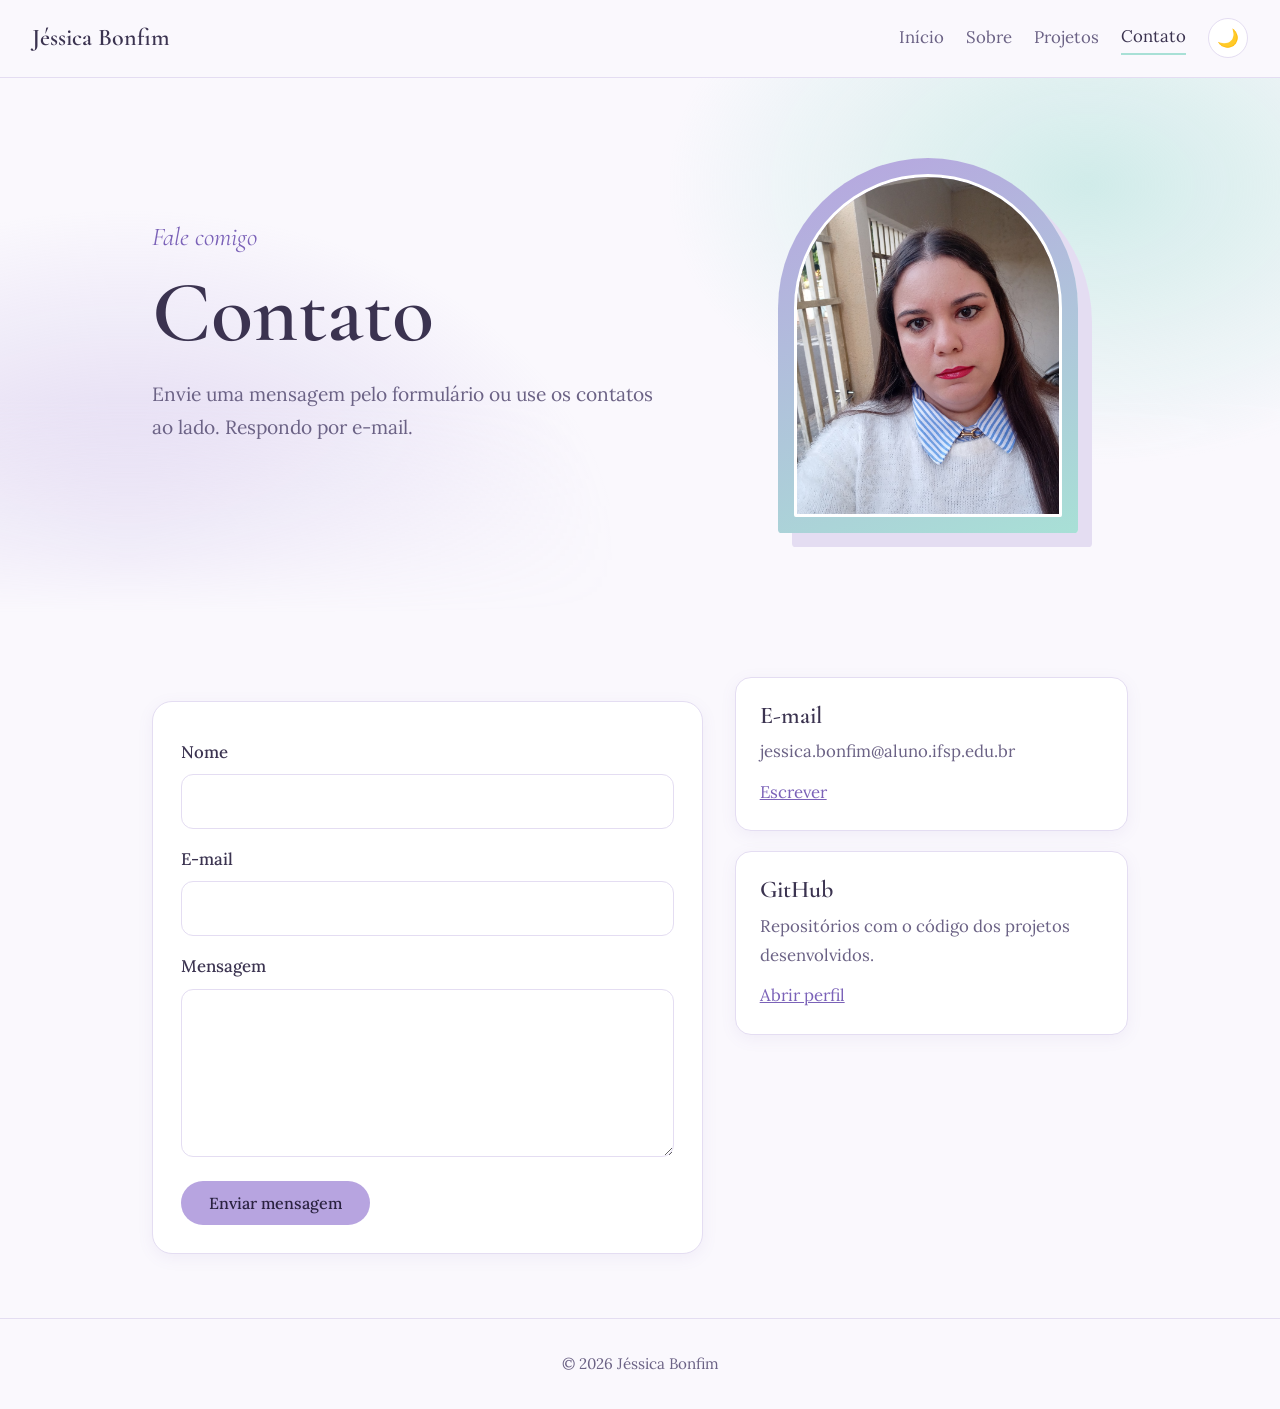
==== contato.html @ 93c85174 "Primeira versão do portfólio" ====
﻿<!DOCTYPE html>
<html lang="pt-BR">
<head>
  <meta charset="utf-8">
  <meta name="viewport" content="width=device-width, initial-scale=1">
  <title>Contato | Jéssica Bonfim</title>
  <link href="https://fonts.googleapis.com/css2?family=Cormorant+Garamond:ital,wght@0,500;0,600;1,500&family=Lora:wght@400;500&display=swap" rel="stylesheet">
  <link rel="stylesheet" href="style.css">
</head>
<body>
  <header>
    <a class="logo" href="index.html">Jéssica Bonfim</a>
    <nav>
      <a href="index.html">Início</a>
      <a href="sobre.html">Sobre</a>
      <a href="projetos.html">Projetos</a>
      <a href="contato.html" aria-current="page">Contato</a>
      <button id="tema" type="button" aria-label="Alternar tema claro e escuro">🌙</button>
    </nav>
  </header>

  <main>
    <section class="topo">
      <div class="topo-int">
        <div class="topo-texto">
          <p class="saudacao">Fale comigo</p>
          <h1>Contato</h1>
          <p class="resumo">Envie uma mensagem pelo formulário ou use os contatos ao lado. Respondo por e-mail.</p>
        </div>
        <div class="moldura">
          <img src="img/foto-web.jpg" alt="Foto de Jéssica Bonfim" onerror="this.style.display='none'">
        </div>
      </div>
    </section>

    <section class="bloco">
      <div class="contato-grid">
        <form action="https://formspree.io/f/abcdwxyz" method="POST">
          <label for="nome">Nome</label>
          <input id="nome" name="nome" required>

          <label for="email">E-mail</label>
          <input id="email" name="email" type="email" required>

          <label for="msg">Mensagem</label>
          <textarea id="msg" name="mensagem" rows="5" required></textarea>

          <button class="botao" type="submit">Enviar mensagem</button>
        </form>

        <div class="lateral">
          <article class="card">
            <h3>E-mail</h3>
            <p>jessica.bonfim@aluno.ifsp.edu.br</p>
            <a href="mailto:jessica.bonfim@aluno.ifsp.edu.br">Escrever</a>
          </article>
          <article class="card">
            <h3>GitHub</h3>
            <p>Repositórios com o código dos projetos desenvolvidos.</p>
            <a href="https://github.com/JessiBonfimm">Abrir perfil</a>
          </article>
        </div>
      </div>
    </section>
  </main>

  <footer>© 2026 Jéssica Bonfim</footer>
  <script src="script.js"></script>
</body>
</html>
---- style.css ----
﻿:root {
  --fundo: #FAF8FD;
  --texto: #3B3350;
  --suave: #6B6285;
  --lilas: #B7A4E0;
  --lilas-escuro: #7B62B8;
  --agua: #A8E0D6;
  --card: #FFFFFF;
  --borda: #E4DDF2;
}

[data-tema="escuro"] {
  --fundo: #1D1A2B;
  --texto: #ECE8F7;
  --suave: #B3ABCB;
  --lilas: #A18BD6;
  --lilas-escuro: #C9B8F0;
  --agua: #5FB8AA;
  --card: #27233A;
  --borda: #3A3454;
}

* { box-sizing: border-box; }

body {
  margin: 0;
  background: var(--fundo);
  color: var(--texto);
  font-family: "Lora", Georgia, serif;
  font-size: 1.05rem;
  line-height: 1.7;
}

h1, h2, h3 {
  font-family: "Cormorant Garamond", Georgia, serif;
  font-weight: 600;
  line-height: 1.15;
}
h1 { font-size: clamp(2.4rem, 7vw, 4rem); margin: 0 0 16px; }
h2 { font-size: 1.6rem; margin: 24px 0 10px; }

a { color: var(--lilas-escuro); }
:focus-visible { outline: 3px solid var(--agua); outline-offset: 3px; }

/* Cabeçalho e menu */
header {
  display: flex;
  justify-content: space-between;
  align-items: center;
  flex-wrap: wrap;
  gap: 12px;
  padding: 18px 32px;
  border-bottom: 1px solid var(--borda);
}
.logo {
  font-family: "Cormorant Garamond", Georgia, serif;
  font-size: 1.5rem;
  font-weight: 600;
  text-decoration: none;
  color: var(--texto);
}
nav { display: flex; align-items: center; gap: 22px; flex-wrap: wrap; }
nav a { text-decoration: none; color: var(--suave); padding-bottom: 2px; }
nav a:hover { color: var(--texto); }
nav a[aria-current="page"] { color: var(--texto); border-bottom: 2px solid var(--agua); }
#tema {
  background: var(--card);
  border: 1px solid var(--borda);
  border-radius: 50%;
  width: 40px;
  height: 40px;
  font-size: 1.1rem;
  cursor: pointer;
}

/* Páginas */
.hero, .pagina { max-width: 960px; margin: 0 auto; padding: 72px 32px; }
.hero p { max-width: 34em; color: var(--suave); font-size: 1.2rem; margin: 0 0 32px; }
.estreita { max-width: 640px; }

.botao {
  display: inline-block;
  padding: 12px 28px;
  border: none;
  border-radius: 999px;
  background: var(--lilas);
  color: #2A2240;
  font: 500 1rem "Lora", Georgia, serif;
  text-decoration: none;
  cursor: pointer;
}
.botao:hover { background: var(--agua); }

/* Sobre */
.sobre { display: grid; grid-template-columns: 240px 1fr; gap: 48px; align-items: start; }
.foto {
  width: 240px;
  height: 240px;
  object-fit: cover;
  border-radius: 50%;
  border: 4px solid var(--lilas);
}
.tags { display: flex; flex-wrap: wrap; gap: 8px; padding: 0; list-style: none; }
.tags li {
  padding: 4px 14px;
  border: 1px solid var(--borda);
  border-radius: 999px;
  background: var(--card);
  font-size: .95rem;
}

/* Projetos */
.projetos {
  display: grid;
  grid-template-columns: repeat(auto-fit, minmax(280px, 1fr));
  gap: 24px;
  margin-top: 24px;
}
.card {
  background: var(--card);
  border: 1px solid var(--borda);
  border-radius: 16px;
  padding: 24px;
  box-shadow: 0 4px 16px rgba(123, 98, 184, .08);
}
.card h2 { margin-top: 0; }

/* Formulário */
form { display: grid; gap: 8px; margin-top: 24px; }
label { font-weight: 500; margin-top: 8px; }
input, textarea {
  width: 100%;
  padding: 12px;
  border: 1px solid var(--borda);
  border-radius: 12px;
  background: var(--card);
  color: var(--texto);
  font: inherit;
}
form .botao { margin-top: 16px; justify-self: start; }

/* Rodapé */
footer {
  text-align: center;
  padding: 32px;
  border-top: 1px solid var(--borda);
  color: var(--suave);
  font-size: .95rem;
}

/* Celular */
@media (max-width: 700px) {
  header { padding: 16px 20px; }
  .hero, .pagina { padding: 48px 20px; }
  .sobre { grid-template-columns: 1fr; gap: 28px; }
}

/* ===== Página inicial ===== */
:root {
  --brilho-1: rgba(183, 164, 224, .45);
  --brilho-2: rgba(168, 224, 214, .5);
}
[data-tema="escuro"] {
  --brilho-1: rgba(161, 139, 214, .22);
  --brilho-2: rgba(95, 184, 170, .18);
}

.topo {
  background:
    radial-gradient(600px 400px at 85% 20%, var(--brilho-2), transparent 70%),
    radial-gradient(700px 500px at 10% 90%, var(--brilho-1), transparent 70%);
}
.topo-int {
  max-width: 1040px;
  margin: 0 auto;
  padding: 80px 32px;
  display: grid;
  grid-template-columns: 1.3fr 1fr;
  gap: 56px;
  align-items: center;
  animation: entrada .9s ease both;
}
.saudacao {
  font-family: "Cormorant Garamond", Georgia, serif;
  font-style: italic;
  font-size: 1.6rem;
  color: var(--lilas-escuro);
  margin: 0 0 4px;
}
.topo h1 { font-size: clamp(3rem, 8vw, 5.4rem); }
.resumo { max-width: 32em; color: var(--suave); font-size: 1.2rem; margin: 0 0 32px; }
.botoes { display: flex; flex-wrap: wrap; gap: 14px; }
.botao.contorno {
  background: transparent;
  border: 2px solid var(--lilas);
  color: var(--texto);
  padding: 10px 26px;
}
.botao.contorno:hover { background: var(--agua); border-color: var(--agua); color: #2A2240; }

/* Moldura da foto: arco delicado */
.moldura {
  position: relative;
  width: 100%;
  max-width: 340px;
  aspect-ratio: 4 / 5;
  justify-self: center;
  border-radius: 999px 999px 24px 24px;
  background: linear-gradient(160deg, var(--lilas), var(--agua));
  box-shadow: 14px 14px 0 var(--borda);
  overflow: hidden;
}
.moldura img { width: 100%; height: 100%; object-fit: cover; display: block; }

/* Seções */
.bloco { max-width: 1040px; margin: 0 auto; padding: 64px 32px; }
.bloco h2 { margin-top: 0; font-size: clamp(1.9rem, 4vw, 2.6rem); }
.tres { display: grid; grid-template-columns: repeat(auto-fit, minmax(240px, 1fr)); gap: 24px; }
.dois { display: grid; grid-template-columns: repeat(auto-fit, minmax(300px, 1fr)); gap: 24px; }
.card h3 { font-size: 1.5rem; margin: 0 0 8px; }
.card p { margin: 0 0 12px; color: var(--suave); }
.chamada {
  text-align: center;
  margin-bottom: 48px;
  border: 1px solid var(--borda);
  border-radius: 28px;
  background: var(--card);
}
.chamada p { color: var(--suave); margin: 0 auto 24px; max-width: 30em; }

@keyframes entrada {
  from { opacity: 0; transform: translateY(14px); }
  to { opacity: 1; transform: none; }
}
@media (prefers-reduced-motion: reduce) { .topo-int { animation: none; } }

@media (max-width: 760px) {
  .topo-int { grid-template-columns: 1fr; padding: 48px 20px; gap: 36px; }
  .moldura { max-width: 260px; order: -1; }
  .bloco { padding: 48px 20px; }
  .chamada { margin: 0 20px 40px; }
}

/* ===== Paginas internas no estilo do inicio ===== */
.topo-int.simples { grid-template-columns: 1fr; padding: 64px 32px 48px; }
.topo-int.simples .resumo { margin-bottom: 0; }
.bloco .player { margin-bottom: 24px; }
.bloco form {
  background: var(--card);
  border: 1px solid var(--borda);
  border-radius: 20px;
  padding: 28px;
  box-shadow: 0 4px 16px rgba(123, 98, 184, .08);
}
.contato-grid { display: grid; grid-template-columns: 1.4fr 1fr; gap: 32px; align-items: start; }
.lateral { display: grid; gap: 20px; }
@media (max-width: 760px) {
  .topo-int.simples { padding: 40px 20px 32px; }
  .contato-grid { grid-template-columns: 1fr; }
}

/* ===== Players bonitos ===== */
.player {
  background: var(--card);
  border: 1px solid var(--borda);
  border-top: 4px solid var(--lilas);
  border-radius: 20px;
  padding: 24px;
  margin-bottom: 28px;
  box-shadow: 0 4px 16px rgba(123, 98, 184, .08);
}
.player video {
  display: block;
  width: 100%;
  aspect-ratio: 16 / 9;
  border-radius: 14px;
  margin-bottom: 20px;
  background: linear-gradient(160deg, var(--lilas), var(--agua));
  object-fit: cover;
}
.player audio { display: none; }

.player .controles {
  display: flex;
  flex-wrap: wrap;
  align-items: center;
  gap: 12px;
}
.player .controles button {
  appearance: none;
  padding: 10px 18px;
  border: 1px solid var(--borda);
  border-radius: 999px;
  background: var(--fundo);
  color: var(--texto);
  font: 500 .95rem "Lora", Georgia, serif;
  cursor: pointer;
  transition: background .2s ease, transform .2s ease;
}
.player .controles button:hover { background: var(--agua); color: #2A2240; transform: translateY(-1px); }
.player .controles button[data-acao="tocar"] {
  background: var(--lilas);
  border-color: var(--lilas);
  color: #2A2240;
  padding: 10px 24px;
}
.player .controles button[data-acao="tocar"]:hover { background: var(--lilas-escuro); border-color: var(--lilas-escuro); color: #fff; }

.player .controles label {
  display: flex;
  align-items: center;
  gap: 10px;
  margin: 0 0 0 auto;
  color: var(--suave);
  font-weight: 500;
}

/* Barra de volume */
.player input[type="range"] {
  -webkit-appearance: none;
  appearance: none;
  width: 150px;
  height: 6px;
  padding: 0;
  border: none;
  border-radius: 999px;
  background: var(--borda);
  accent-color: var(--lilas-escuro);
}
.player input[type="range"]::-webkit-slider-runnable-track { height: 6px; border-radius: 999px; background: var(--borda); }
.player input[type="range"]::-webkit-slider-thumb {
  -webkit-appearance: none;
  width: 18px;
  height: 18px;
  margin-top: -6px;
  border: 3px solid var(--card);
  border-radius: 50%;
  background: var(--lilas-escuro);
  box-shadow: 0 1px 4px rgba(0,0,0,.25);
}
.player input[type="range"]::-moz-range-track { height: 6px; border-radius: 999px; background: var(--borda); }
.player input[type="range"]::-moz-range-thumb {
  width: 14px;
  height: 14px;
  border: 3px solid var(--card);
  border-radius: 50%;
  background: var(--lilas-escuro);
}

@media (max-width: 600px) {
  .player .controles label { margin-left: 0; width: 100%; }
  .player input[type="range"] { flex: 1; width: auto; }
}

/* ===== Projetos melhorados ===== */
.proj-lista { display: grid; gap: 24px; }
.proj {
  display: grid;
  grid-template-columns: 110px 1fr;
  gap: 28px;
  padding: 30px;
  background: var(--card);
  border: 1px solid var(--borda);
  border-radius: 24px;
  box-shadow: 0 4px 16px rgba(123, 98, 184, .08);
  transition: transform .25s ease, box-shadow .25s ease;
}
.proj:hover { transform: translateY(-4px); box-shadow: 0 12px 30px rgba(123, 98, 184, .16); }
.proj-num {
  font: italic 500 4rem/1 "Cormorant Garamond", Georgia, serif;
  color: var(--lilas);
}
.proj:nth-child(even) .proj-num { color: var(--agua); }
.proj-corpo h3 { font-size: 1.7rem; margin: 0 0 10px; }
.proj-corpo p { margin: 0 0 16px; color: var(--suave); }
.proj-corpo .tags { margin: 0 0 20px; }
.proj-links { display: flex; flex-wrap: wrap; gap: 12px; }
.botao.pequeno { padding: 9px 22px; font-size: .95rem; }
@media (max-width: 700px) {
  .proj { grid-template-columns: 1fr; gap: 8px; padding: 24px; }
  .proj-num { font-size: 2.8rem; }
}



/* ===== Topo unificado (todas as paginas iguais ao inicio) ===== */
.topo { position: relative; isolation: isolate; background: none; }
.topo::before {
  content: "";
  position: absolute;
  inset: 0;
  z-index: -1;
  background:
    radial-gradient(600px 400px at 85% 20%, var(--brilho-2), transparent 70%),
    radial-gradient(700px 500px at 10% 90%, var(--brilho-1), transparent 70%);
  -webkit-mask-image: linear-gradient(to bottom, #000 60%, transparent);
  mask-image: linear-gradient(to bottom, #000 60%, transparent);
}

/* Paginas internas sem foto: mesmo tamanho e mesma grade do inicio, com o arco à direita */
.topo-int.simples {
  grid-template-columns: 1.3fr 1fr;
  gap: 56px;
  padding: 80px 32px;
}
.topo-int.simples::after {
  content: "";
  width: 100%;
  max-width: 260px;
  aspect-ratio: 4 / 5;
  justify-self: center;
  border-radius: 999px 999px 24px 24px;
  background: linear-gradient(160deg, var(--lilas), var(--agua));
  box-shadow: 14px 14px 0 var(--borda);
}
.topo-int.simples .resumo { margin-bottom: 0; }

@media (max-width: 760px) {
  .topo-int.simples { grid-template-columns: 1fr; padding: 48px 20px; gap: 24px; }
  .topo-int.simples::after { display: none; }
}
/* fim-topo-unificado */

/* ===== Arco com o mesmo tamanho em todas as paginas ===== */
.topo-int.simples::after {
  max-width: 340px;
}
/* fim-arco-igual */

/* ===== Foto menor com borda de moldura ===== */
.moldura {
  max-width: 300px;
  padding: 16px;
}
.moldura img {
  border-radius: 999px 999px 14px 14px;
  border: 3px solid var(--card);
  object-position: center top;
}
/* fim-moldura-borda */

/* ===== Icones das redes ===== */
.contato-item .ico svg { width: 24px; height: 24px; display: block; }
.contato-item:hover .ico { transform: scale(1.06); }
.contato-item .ico { transition: transform .25s ease; }
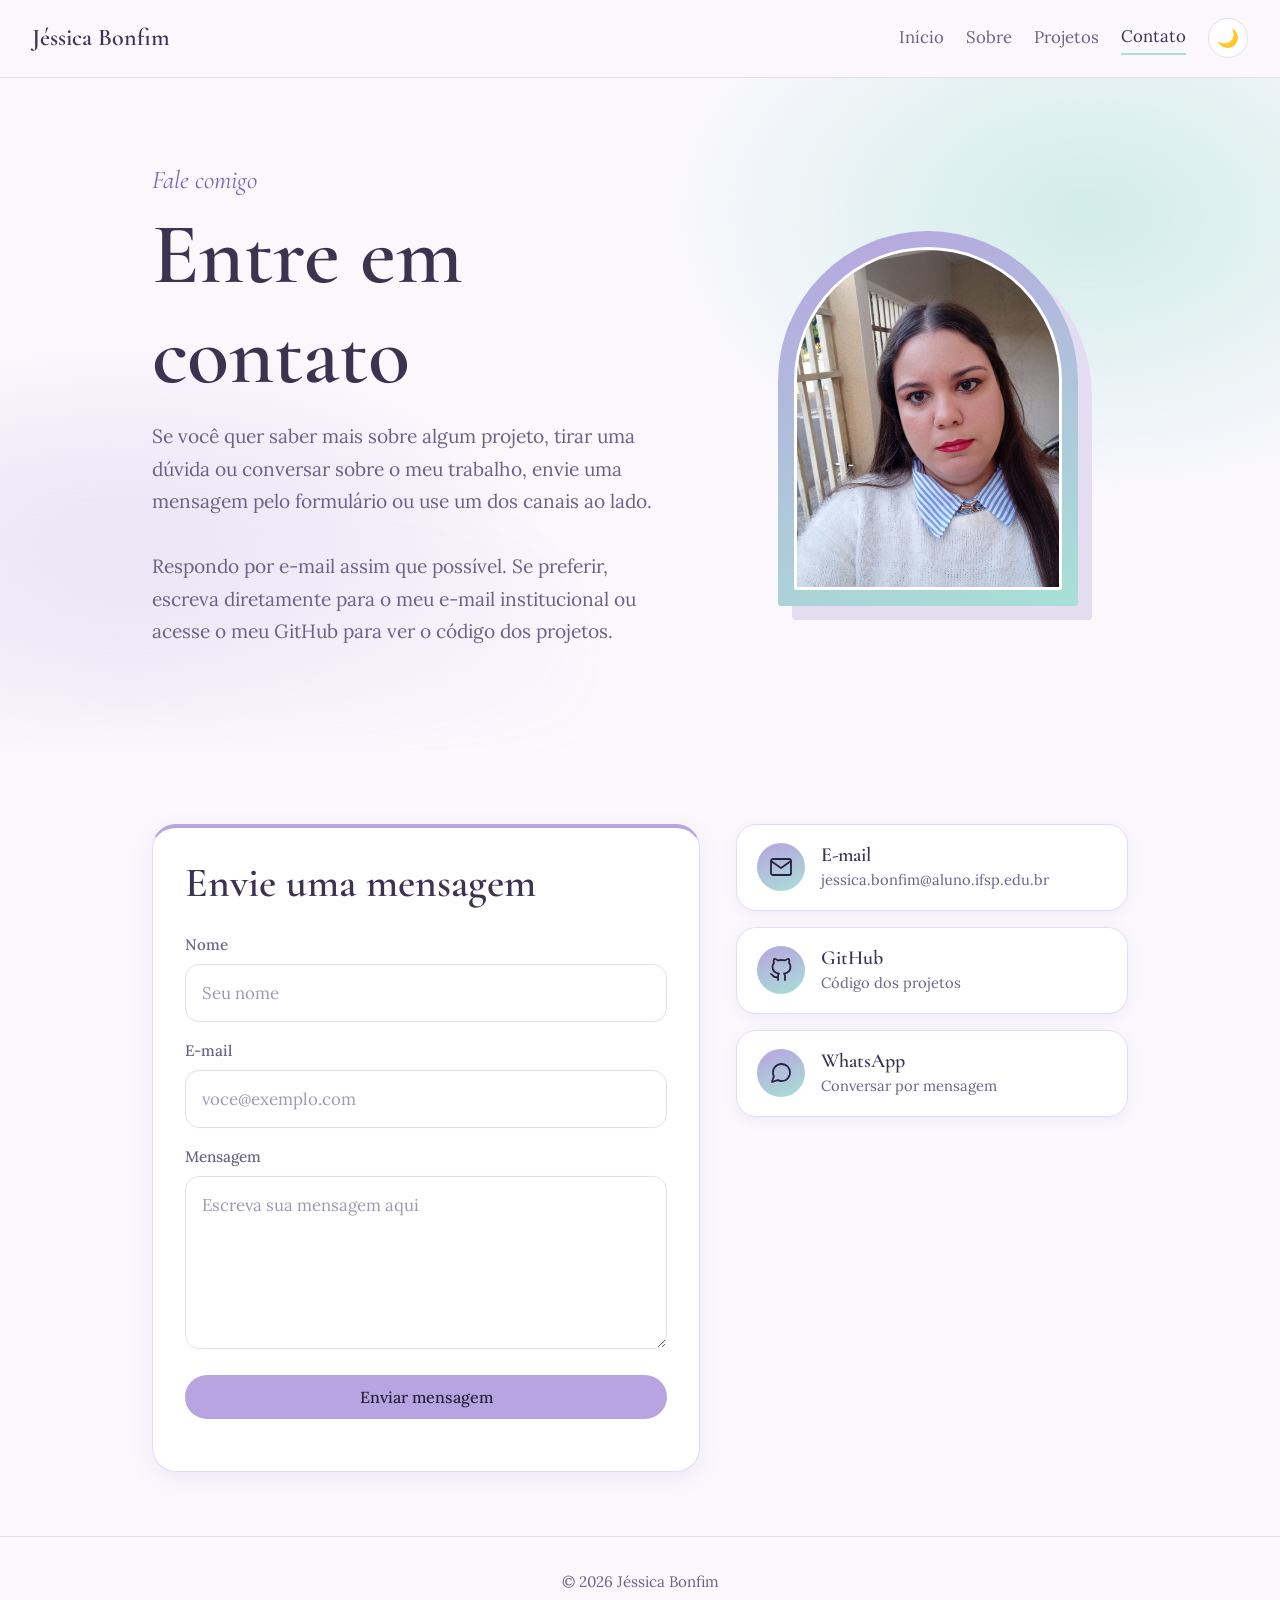
==== commit 40d7ec1e: "Portfolio completo: paginas, players, contato e textos" ====
--- a/contato.html
+++ b/contato.html
@@ -24,8 +24,9 @@
       <div class="topo-int">
         <div class="topo-texto">
           <p class="saudacao">Fale comigo</p>
-          <h1>Contato</h1>
-          <p class="resumo">Envie uma mensagem pelo formulário ou use os contatos ao lado. Respondo por e-mail.</p>
+          <h1>Entre em contato</h1>
+          <p class="resumo">Se você quer saber mais sobre algum projeto, tirar uma dúvida ou conversar sobre o meu trabalho, envie uma mensagem pelo formulário ou use um dos canais ao lado.</p>
+          <p class="resumo">Respondo por e-mail assim que possível. Se preferir, escreva diretamente para o meu e-mail institucional ou acesse o meu GitHub para ver o código dos projetos.</p>
         </div>
         <div class="moldura">
           <img src="img/foto-web.jpg" alt="Foto de Jéssica Bonfim" onerror="this.style.display='none'">
@@ -35,30 +36,34 @@
 
     <section class="bloco">
       <div class="contato-grid">
-        <form action="https://formspree.io/f/abcdwxyz" method="POST">
+        <form id="form-contato" action="https://formspree.io/f/abcdwxyz" method="POST">
+          <h2 class="form-titulo">Envie uma mensagem</h2>
           <label for="nome">Nome</label>
-          <input id="nome" name="nome" required>
+          <input id="nome" name="nome" placeholder="Seu nome" required>
 
           <label for="email">E-mail</label>
-          <input id="email" name="email" type="email" required>
+          <input id="email" name="email" type="email" placeholder="voce@exemplo.com" required>
 
           <label for="msg">Mensagem</label>
-          <textarea id="msg" name="mensagem" rows="5" required></textarea>
+          <textarea id="msg" name="mensagem" rows="5" placeholder="Escreva sua mensagem aqui" required></textarea>
 
           <button class="botao" type="submit">Enviar mensagem</button>
+          <p class="status" role="status" aria-live="polite"></p>
         </form>
 
         <div class="lateral">
-          <article class="card">
-            <h3>E-mail</h3>
-            <p>jessica.bonfim@aluno.ifsp.edu.br</p>
-            <a href="mailto:jessica.bonfim@aluno.ifsp.edu.br">Escrever</a>
-          </article>
-          <article class="card">
-            <h3>GitHub</h3>
-            <p>Repositórios com o código dos projetos desenvolvidos.</p>
-            <a href="https://github.com/JessiBonfimm">Abrir perfil</a>
-          </article>
+          <a class="contato-item" href="mailto:jessica.bonfim@aluno.ifsp.edu.br">
+            <span class="ico"><svg viewBox="0 0 24 24" fill="none" stroke="currentColor" stroke-width="1.8" stroke-linecap="round" stroke-linejoin="round" aria-hidden="true"><path d="M4 4h16c1.1 0 2 .9 2 2v12c0 1.1-.9 2-2 2H4c-1.1 0-2-.9-2-2V6c0-1.1.9-2 2-2z"/><polyline points="22,6 12,13 2,6"/></svg></span>
+            <span class="txt"><strong>E-mail</strong><small>jessica.bonfim@aluno.ifsp.edu.br</small></span>
+          </a>
+          <a class="contato-item" href="https://github.com/JessiBonfimm" target="_blank" rel="noopener">
+            <span class="ico"><svg viewBox="0 0 24 24" fill="none" stroke="currentColor" stroke-width="1.8" stroke-linecap="round" stroke-linejoin="round" aria-hidden="true"><path d="M9 19c-5 1.5-5-2.5-7-3m14 6v-3.87a3.37 3.37 0 0 0-.94-2.61c3.14-.35 6.44-1.54 6.44-7A5.44 5.44 0 0 0 20 4.77 5.07 5.07 0 0 0 19.91 1S18.73.65 16 2.48a13.38 13.38 0 0 0-7 0C6.27.65 5.09 1 5.09 1A5.07 5.07 0 0 0 5 4.77a5.44 5.44 0 0 0-1.5 3.78c0 5.42 3.3 6.61 6.44 7A3.37 3.37 0 0 0 9 18.13V22"/></svg></span>
+            <span class="txt"><strong>GitHub</strong><small>Código dos projetos</small></span>
+          </a>
+          <a class="contato-item" href="https://wa.me/5518996313125" target="_blank" rel="noopener">
+            <span class="ico"><svg viewBox="0 0 24 24" fill="none" stroke="currentColor" stroke-width="1.8" stroke-linecap="round" stroke-linejoin="round" aria-hidden="true"><path d="M21 11.5a8.38 8.38 0 0 1-.9 3.8 8.5 8.5 0 0 1-7.6 4.7 8.38 8.38 0 0 1-3.8-.9L3 21l1.9-5.7a8.38 8.38 0 0 1-.9-3.8 8.5 8.5 0 0 1 4.7-7.6 8.38 8.38 0 0 1 3.8-.9h.5a8.48 8.48 0 0 1 8 8v.5z"/></svg></span>
+            <span class="txt"><strong>WhatsApp</strong><small>Conversar por mensagem</small></span>
+          </a>
         </div>
       </div>
     </section>
@@ -75,3 +80,5 @@
 
 
 
+
+
--- a/style.css
+++ b/style.css
@@ -443,3 +443,63 @@
 .contato-item .ico svg { width: 24px; height: 24px; display: block; }
 .contato-item:hover .ico { transform: scale(1.06); }
 .contato-item .ico { transition: transform .25s ease; }
+
+/* ===== Pagina de contato refinada ===== */
+.contato-grid { gap: 36px; }
+.contato-grid form {
+  gap: 6px;
+  padding: 32px;
+  border-top: 4px solid var(--lilas);
+  border-radius: 24px;
+  box-shadow: 0 6px 22px rgba(123, 98, 184, .10);
+}
+.form-titulo { font-size: 1.8rem; margin: 0 0 8px; }
+.contato-grid label { font-size: .95rem; color: var(--suave); margin-top: 10px; }
+.contato-grid input, .contato-grid textarea { padding: 14px 16px; border-radius: 14px; }
+.contato-grid ::placeholder { color: var(--suave); opacity: .65; }
+.contato-grid textarea { resize: vertical; min-height: 140px; }
+.contato-grid form .botao { justify-self: stretch; margin-top: 20px; text-align: center; }
+.contato-grid form .botao:disabled { opacity: .6; cursor: wait; }
+
+.status { margin: 14px 0 0; padding: 0; border-radius: 12px; font-size: .98rem; }
+.status.ok, .status.erro { padding: 12px 16px; border: 1px solid var(--borda); }
+.status.ok { background: color-mix(in srgb, var(--agua) 35%, var(--card)); border-color: var(--agua); }
+.status.erro { background: color-mix(in srgb, #E56B8A 22%, var(--card)); border-color: #E56B8A; }
+
+.lateral { gap: 16px; }
+.contato-item {
+  display: flex;
+  align-items: center;
+  gap: 16px;
+  padding: 18px 20px;
+  background: var(--card);
+  border: 1px solid var(--borda);
+  border-radius: 20px;
+  text-decoration: none;
+  color: var(--texto);
+  box-shadow: 0 4px 14px rgba(123, 98, 184, .08);
+  transition: transform .25s ease, box-shadow .25s ease, border-color .25s ease;
+}
+.contato-item:hover { transform: translateY(-3px); border-color: var(--lilas); box-shadow: 0 10px 26px rgba(123, 98, 184, .16); }
+.contato-item .ico {
+  flex: none;
+  display: grid;
+  place-items: center;
+  width: 48px;
+  height: 48px;
+  border-radius: 50%;
+  background: linear-gradient(160deg, var(--lilas), var(--agua));
+  color: #2A2240;
+}
+.contato-item .txt { display: grid; min-width: 0; }
+.contato-item strong { font: 600 1.25rem "Cormorant Garamond", Georgia, serif; }
+.contato-item small { color: var(--suave); font-size: .92rem; overflow-wrap: anywhere; }
+
+/* ===== Topo do contato com dois paragrafos ===== */
+.topo-int.simples .resumo + .resumo { margin-top: 16px; }
+/* fim-topo-contato */
+
+/* ===== Alinhamento do formulario com os cartoes ===== */
+.contato-grid { align-items: start; }
+.contato-grid form { margin-top: 0; }
+/* fim-alinhamento-contato */
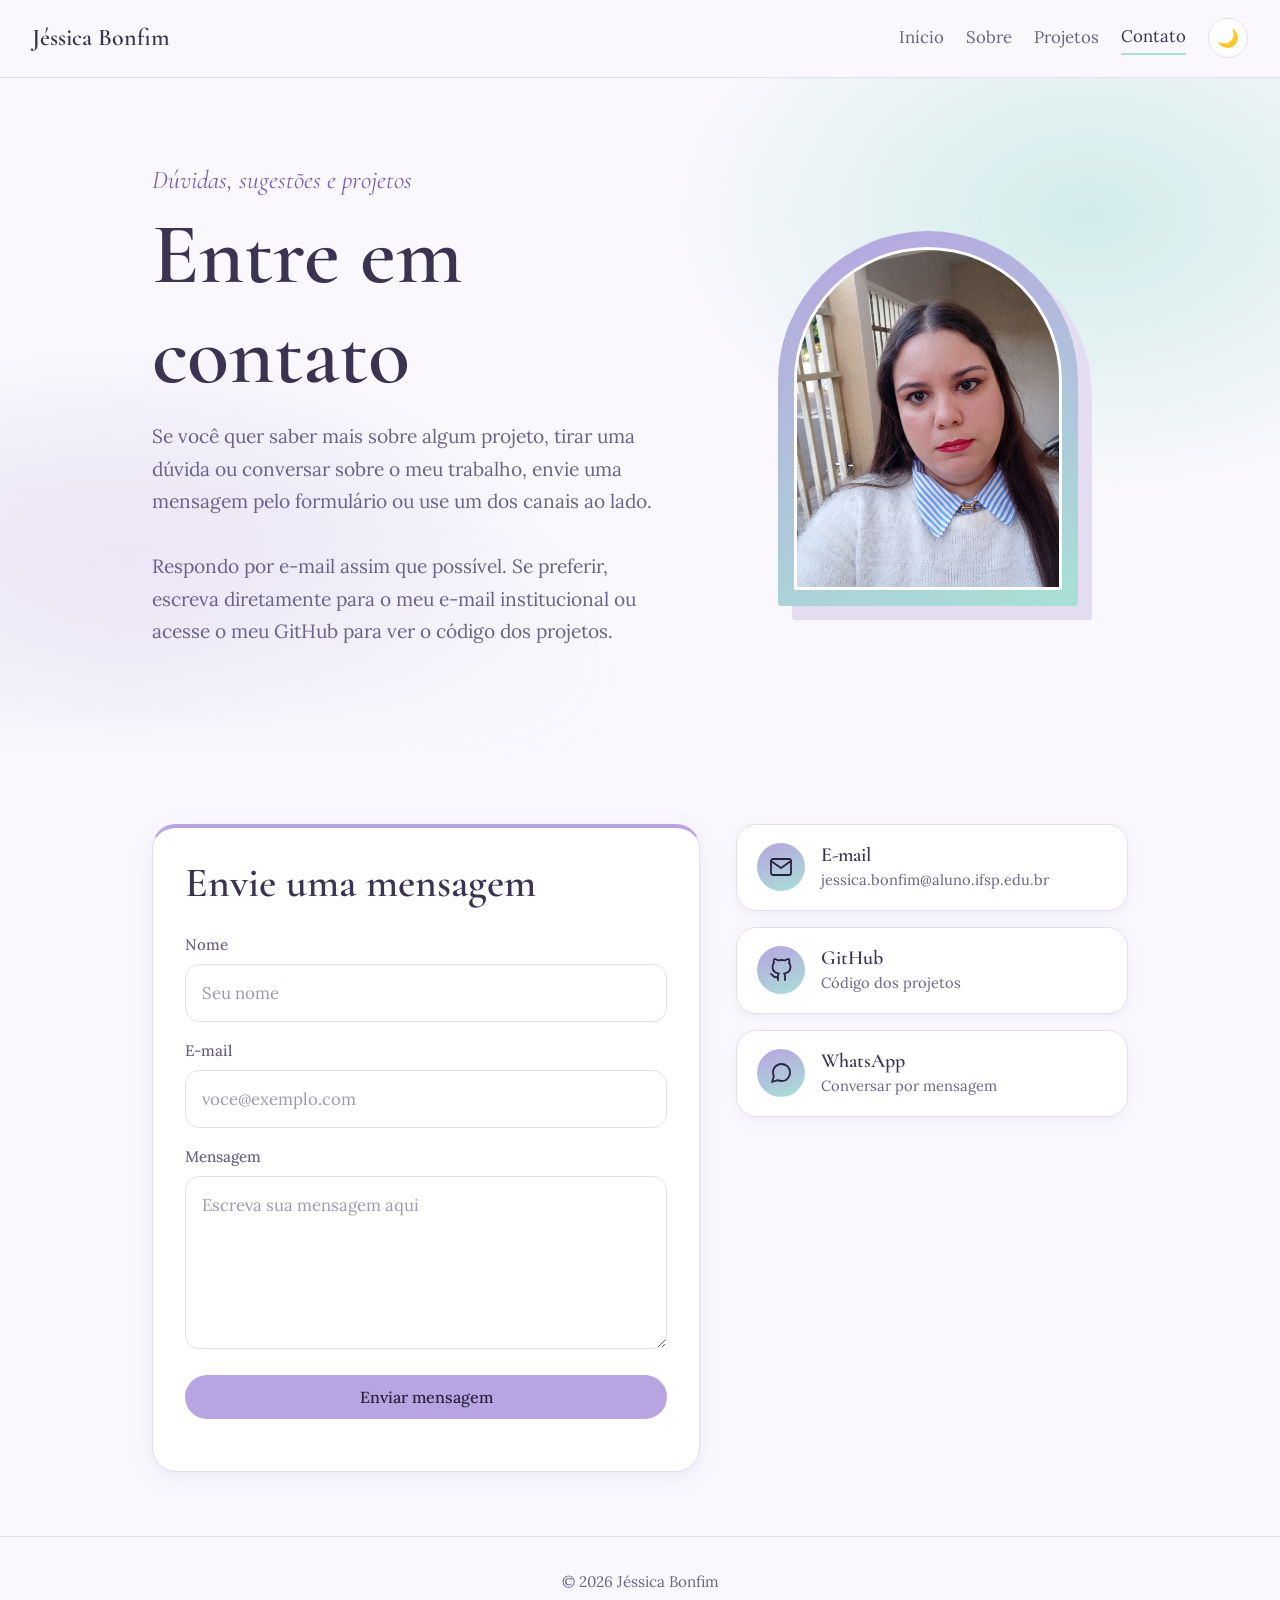
==== commit eb91b82c: "Atualiza a frase do topo da página de contato" ====
--- a/contato.html
+++ b/contato.html
@@ -23,7 +23,7 @@
     <section class="topo">
       <div class="topo-int">
         <div class="topo-texto">
-          <p class="saudacao">Fale comigo</p>
+          <p class="saudacao">Dúvidas, sugestões e projetos</p>
           <h1>Entre em contato</h1>
           <p class="resumo">Se você quer saber mais sobre algum projeto, tirar uma dúvida ou conversar sobre o meu trabalho, envie uma mensagem pelo formulário ou use um dos canais ao lado.</p>
           <p class="resumo">Respondo por e-mail assim que possível. Se preferir, escreva diretamente para o meu e-mail institucional ou acesse o meu GitHub para ver o código dos projetos.</p>
@@ -82,3 +82,4 @@
 
 
 
+
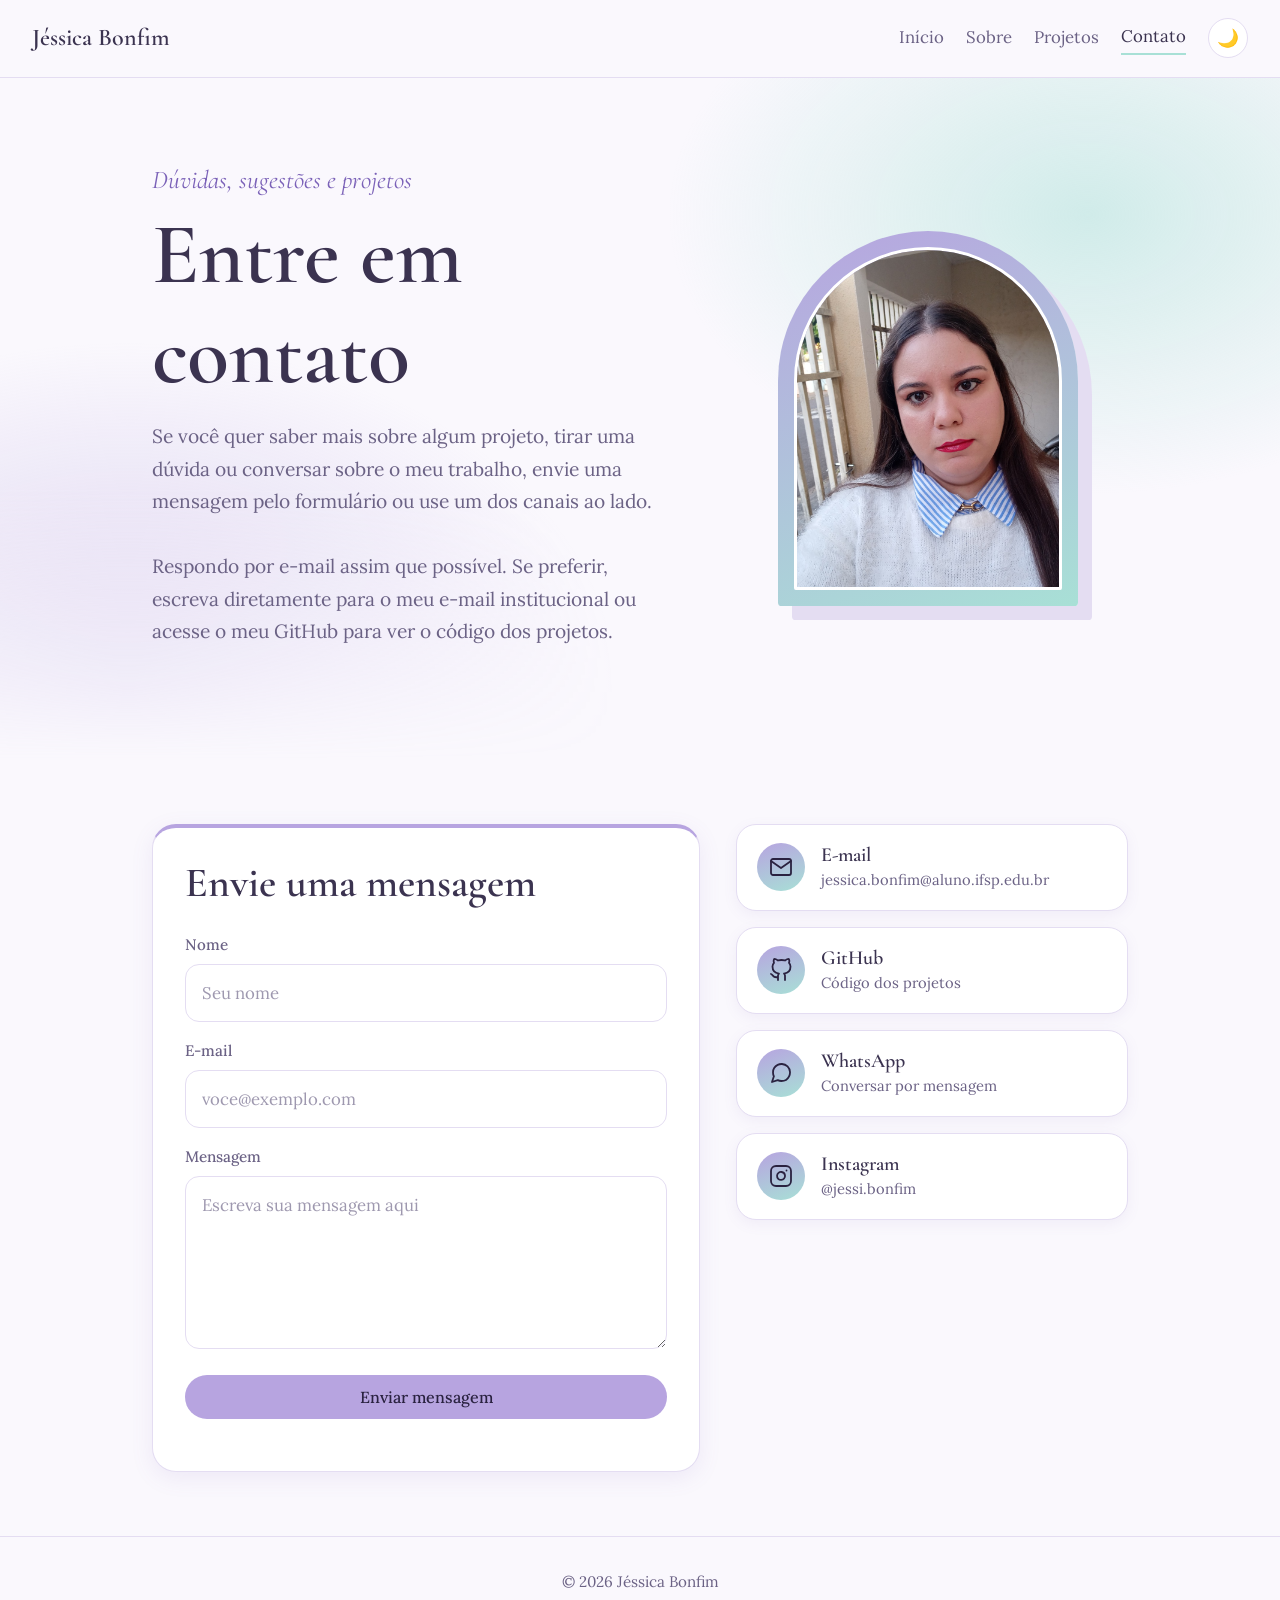
==== commit b9c03415: "Adiciona o Instagram na página de contato" ====
--- a/contato.html
+++ b/contato.html
@@ -64,6 +64,10 @@
             <span class="ico"><svg viewBox="0 0 24 24" fill="none" stroke="currentColor" stroke-width="1.8" stroke-linecap="round" stroke-linejoin="round" aria-hidden="true"><path d="M21 11.5a8.38 8.38 0 0 1-.9 3.8 8.5 8.5 0 0 1-7.6 4.7 8.38 8.38 0 0 1-3.8-.9L3 21l1.9-5.7a8.38 8.38 0 0 1-.9-3.8 8.5 8.5 0 0 1 4.7-7.6 8.38 8.38 0 0 1 3.8-.9h.5a8.48 8.48 0 0 1 8 8v.5z"/></svg></span>
             <span class="txt"><strong>WhatsApp</strong><small>Conversar por mensagem</small></span>
           </a>
+          <a class="contato-item" href="https://instagram.com/jessi.bonfim" target="_blank" rel="noopener">
+            <span class="ico"><svg viewBox="0 0 24 24" fill="none" stroke="currentColor" stroke-width="1.8" stroke-linecap="round" stroke-linejoin="round" aria-hidden="true"><rect x="2" y="2" width="20" height="20" rx="5" ry="5"/><path d="M16 11.37A4 4 0 1 1 12.63 8 4 4 0 0 1 16 11.37z"/><line x1="17.5" y1="6.5" x2="17.51" y2="6.5"/></svg></span>
+            <span class="txt"><strong>Instagram</strong><small>@jessi.bonfim</small></span>
+          </a>
         </div>
       </div>
     </section>
@@ -83,3 +87,4 @@
 
 
 
+
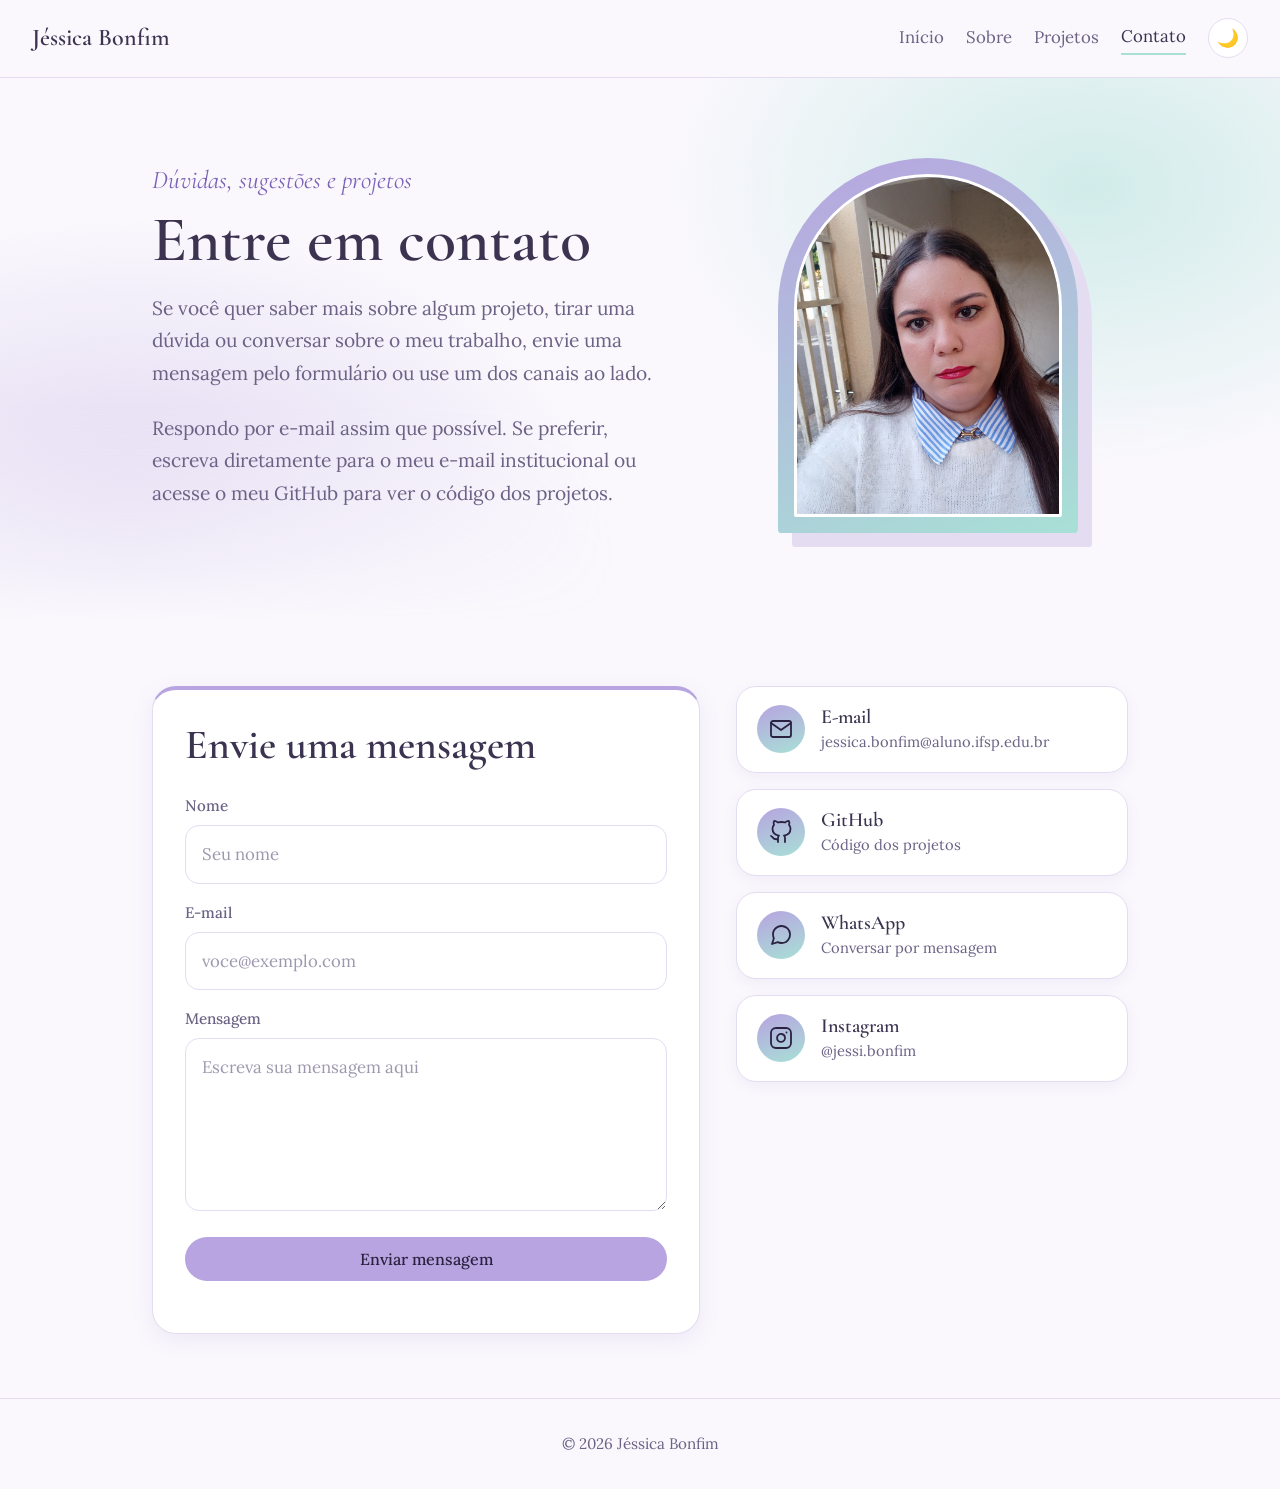
==== commit e5121828: "Atualiza titulos e espacamentos do portfolio" ====
--- a/contato.html
+++ b/contato.html
@@ -24,7 +24,7 @@
       <div class="topo-int">
         <div class="topo-texto">
           <p class="saudacao">Dúvidas, sugestões e projetos</p>
-          <h1>Entre em contato</h1>
+          <h1 class="titulo-contato">Entre em contato</h1>
           <p class="resumo">Se você quer saber mais sobre algum projeto, tirar uma dúvida ou conversar sobre o meu trabalho, envie uma mensagem pelo formulário ou use um dos canais ao lado.</p>
           <p class="resumo">Respondo por e-mail assim que possível. Se preferir, escreva diretamente para o meu e-mail institucional ou acesse o meu GitHub para ver o código dos projetos.</p>
         </div>
@@ -88,3 +88,4 @@
 
 
 
+
--- a/style.css
+++ b/style.css
@@ -503,3 +503,106 @@
 .contato-grid { align-items: start; }
 .contato-grid form { margin-top: 0; }
 /* fim-alinhamento-contato */
+
+/* ===== Intervalo menor entre os paragrafos do topo ===== */
+.topo-int.simples .resumo { margin-bottom: 0; }
+.topo-int.simples .resumo + .resumo { margin-top: 14px; }
+/* fim-intervalo-topo */
+
+
+
+
+
+/* ===== Intervalo entre os paragrafos do topo (v3) ===== */
+.topo-texto .resumo + .resumo { margin-top: -10px !important; }
+/* fim-intervalo-topo-3 */
+
+
+/* ===== Foto igual em todas as paginas ===== */
+.topo-int { grid-template-columns: 1.3fr 1fr; align-items: center; }
+.topo-int > .moldura {
+  width: 100%;
+  max-width: 300px;
+  aspect-ratio: 4 / 5;
+  justify-self: center;
+  align-self: center;
+}
+.topo-int > .moldura img { width: 100%; height: 100%; object-fit: cover; object-position: center top; }
+@media (max-width: 760px) {
+  .topo-int { grid-template-columns: 1fr; }
+  .topo-int > .moldura { max-width: 260px; order: -1; }
+}
+/* fim-foto-igual */
+
+/* ===== Foto na mesma altura da pagina Inicio ===== */
+.topo-int > .moldura { align-self: start !important; margin-top: 0 !important; }
+/* fim-foto-inicio */
+
+/* ===== Foto no padrao da pagina Inicio (fixo) ===== */
+.topo-int { align-items: start !important; padding-top: 80px !important; padding-bottom: 80px !important; }
+.topo-int > .moldura {
+  align-self: start !important;
+  justify-self: center !important;
+  margin: 0 !important;
+  width: 100%;
+  max-width: 300px;
+  aspect-ratio: 4 / 5;
+}
+.topo-texto > :first-child { margin-top: 0 !important; }
+@media (max-width: 760px) {
+  .topo-int { padding-top: 48px !important; padding-bottom: 48px !important; }
+}
+/* fim-foto-padrao-inicio */
+
+/* Ajuste do título da página de contato */
+.topo h1.titulo-contato {
+    font-size: clamp(2.5rem, 6vw, 4.2rem);
+    line-height: 1.1;
+    max-width: 100%;
+}
+
+
+/* Ajuste definitivo do título da página de contato */
+.topo h1.titulo-contato {
+    font-size: clamp(2.2rem, 4.5vw, 3.5rem) !important;
+    line-height: 1.1;
+    white-space: nowrap;
+}
+
+@media (max-width: 600px) {
+    .topo h1.titulo-contato {
+        white-space: normal;
+    }
+}
+
+
+/* Tamanho final do título de contato */
+.topo h1.titulo-contato {
+    font-size: clamp(1.8rem, 5.3vw, 4rem) !important;
+    line-height: 1.1;
+    white-space: nowrap;
+}
+
+
+
+/* Padronização do título da página de projetos */
+.topo h1.titulo-projetos {
+    font-size: clamp(1.8rem, 5.3vw, 4rem) !important;
+    line-height: 1.1;
+    white-space: nowrap;
+}
+
+
+/* Espaçamento do título Projetos acadêmicos */
+.titulo-secao-projetos {
+    margin-bottom: 30px !important;
+}
+
+
+/* Padronização do título Projetos acadêmicos */
+.titulo-secao-projetos {
+    font-size: clamp(1.8rem, 5.3vw, 4rem) !important;
+    line-height: 1.1;
+    margin-bottom: 30px !important;
+}
+
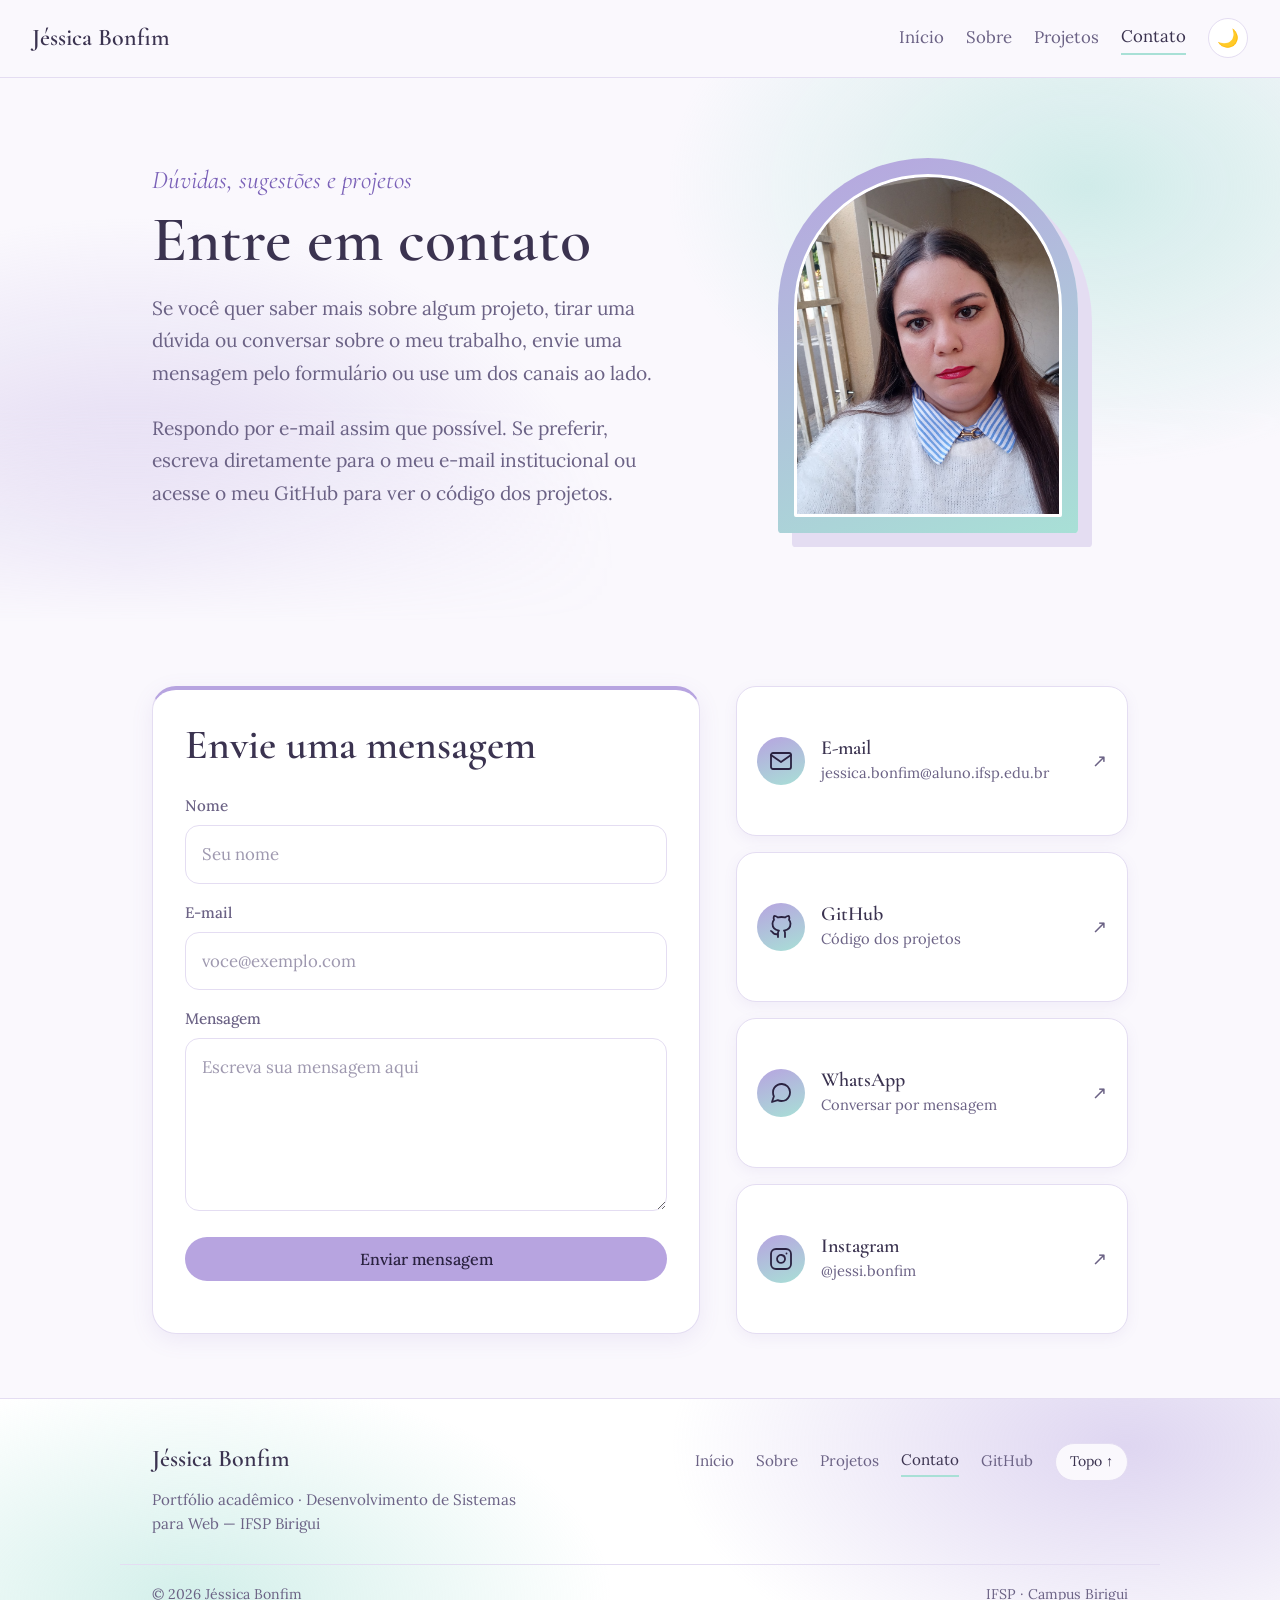
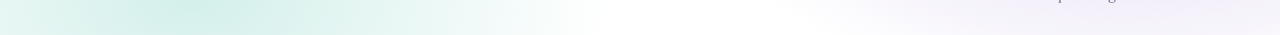
==== commit ac5a73d1: "Padroniza layout, rodape, players e cartoes de todas as paginas" ====
--- a/contato.html
+++ b/contato.html
@@ -1,4 +1,4 @@
-﻿<!DOCTYPE html>
+<!DOCTYPE html>
 <html lang="pt-BR">
 <head>
   <meta charset="utf-8">
@@ -55,25 +55,48 @@
           <a class="contato-item" href="mailto:jessica.bonfim@aluno.ifsp.edu.br">
             <span class="ico"><svg viewBox="0 0 24 24" fill="none" stroke="currentColor" stroke-width="1.8" stroke-linecap="round" stroke-linejoin="round" aria-hidden="true"><path d="M4 4h16c1.1 0 2 .9 2 2v12c0 1.1-.9 2-2 2H4c-1.1 0-2-.9-2-2V6c0-1.1.9-2 2-2z"/><polyline points="22,6 12,13 2,6"/></svg></span>
             <span class="txt"><strong>E-mail</strong><small>jessica.bonfim@aluno.ifsp.edu.br</small></span>
+            <span class="seta" aria-hidden="true">↗</span>
           </a>
           <a class="contato-item" href="https://github.com/JessiBonfimm" target="_blank" rel="noopener">
             <span class="ico"><svg viewBox="0 0 24 24" fill="none" stroke="currentColor" stroke-width="1.8" stroke-linecap="round" stroke-linejoin="round" aria-hidden="true"><path d="M9 19c-5 1.5-5-2.5-7-3m14 6v-3.87a3.37 3.37 0 0 0-.94-2.61c3.14-.35 6.44-1.54 6.44-7A5.44 5.44 0 0 0 20 4.77 5.07 5.07 0 0 0 19.91 1S18.73.65 16 2.48a13.38 13.38 0 0 0-7 0C6.27.65 5.09 1 5.09 1A5.07 5.07 0 0 0 5 4.77a5.44 5.44 0 0 0-1.5 3.78c0 5.42 3.3 6.61 6.44 7A3.37 3.37 0 0 0 9 18.13V22"/></svg></span>
             <span class="txt"><strong>GitHub</strong><small>Código dos projetos</small></span>
+            <span class="seta" aria-hidden="true">↗</span>
           </a>
           <a class="contato-item" href="https://wa.me/5518996313125" target="_blank" rel="noopener">
             <span class="ico"><svg viewBox="0 0 24 24" fill="none" stroke="currentColor" stroke-width="1.8" stroke-linecap="round" stroke-linejoin="round" aria-hidden="true"><path d="M21 11.5a8.38 8.38 0 0 1-.9 3.8 8.5 8.5 0 0 1-7.6 4.7 8.38 8.38 0 0 1-3.8-.9L3 21l1.9-5.7a8.38 8.38 0 0 1-.9-3.8 8.5 8.5 0 0 1 4.7-7.6 8.38 8.38 0 0 1 3.8-.9h.5a8.48 8.48 0 0 1 8 8v.5z"/></svg></span>
             <span class="txt"><strong>WhatsApp</strong><small>Conversar por mensagem</small></span>
+            <span class="seta" aria-hidden="true">↗</span>
           </a>
           <a class="contato-item" href="https://instagram.com/jessi.bonfim" target="_blank" rel="noopener">
             <span class="ico"><svg viewBox="0 0 24 24" fill="none" stroke="currentColor" stroke-width="1.8" stroke-linecap="round" stroke-linejoin="round" aria-hidden="true"><rect x="2" y="2" width="20" height="20" rx="5" ry="5"/><path d="M16 11.37A4 4 0 1 1 12.63 8 4 4 0 0 1 16 11.37z"/><line x1="17.5" y1="6.5" x2="17.51" y2="6.5"/></svg></span>
             <span class="txt"><strong>Instagram</strong><small>@jessi.bonfim</small></span>
+            <span class="seta" aria-hidden="true">↗</span>
           </a>
         </div>
       </div>
     </section>
   </main>
 
-  <footer>© 2026 Jéssica Bonfim</footer>
+  <footer>
+    <div class="rodape-int">
+      <div class="rodape-info">
+        <a class="logo" href="index.html">Jéssica Bonfim</a>
+        <p>Portfólio acadêmico · Desenvolvimento de Sistemas para Web — IFSP Birigui</p>
+      </div>
+      <nav class="rodape-nav" aria-label="Navegação do rodapé">
+        <a href="index.html">Início</a>
+        <a href="sobre.html">Sobre</a>
+        <a href="projetos.html">Projetos</a>
+        <a href="contato.html" aria-current="page">Contato</a>
+        <a href="https://github.com/JessiBonfimm" target="_blank" rel="noopener noreferrer">GitHub</a>
+        <a class="voltar-topo" href="#">Topo ↑</a>
+      </nav>
+    </div>
+    <div class="rodape-base">
+      <span>© 2026 Jéssica Bonfim</span>
+      <span>IFSP · Campus Birigui</span>
+    </div>
+  </footer>
   <script src="script.js"></script>
 </body>
 </html>
--- a/style.css
+++ b/style.css
@@ -1,4 +1,4 @@
-﻿:root {
+:root {
   --fundo: #FAF8FD;
   --texto: #3B3350;
   --suave: #6B6285;
@@ -554,42 +554,17 @@
 }
 /* fim-foto-padrao-inicio */
 
-/* Ajuste do título da página de contato */
-.topo h1.titulo-contato {
-    font-size: clamp(2.5rem, 6vw, 4.2rem);
-    line-height: 1.1;
-    max-width: 100%;
-}
-
-
-/* Ajuste definitivo do título da página de contato */
-.topo h1.titulo-contato {
-    font-size: clamp(2.2rem, 4.5vw, 3.5rem) !important;
-    line-height: 1.1;
+/* Padronização unificada do título principal em todas as páginas */
+.topo h1 {
+    font-size: clamp(1.8rem, 5.3vw, 4rem) !important;
+    line-height: 1.1 !important;
     white-space: nowrap;
 }
 
 @media (max-width: 600px) {
-    .topo h1.titulo-contato {
+    .topo h1 {
         white-space: normal;
     }
-}
-
-
-/* Tamanho final do título de contato */
-.topo h1.titulo-contato {
-    font-size: clamp(1.8rem, 5.3vw, 4rem) !important;
-    line-height: 1.1;
-    white-space: nowrap;
-}
-
-
-
-/* Padronização do título da página de projetos */
-.topo h1.titulo-projetos {
-    font-size: clamp(1.8rem, 5.3vw, 4rem) !important;
-    line-height: 1.1;
-    white-space: nowrap;
 }
 
 
@@ -606,3 +581,422 @@
     margin-bottom: 30px !important;
 }
 
+
+/* ===== Organização visual da página de projetos ===== */
+
+/* Aproveita melhor a largura da página */
+.secao-projetos {
+    max-width: 1180px;
+}
+
+/* Espaçamento entre os cartões */
+.secao-projetos .proj-lista {
+    gap: 32px;
+}
+
+/* Mais espaço interno nos cartões */
+.secao-projetos .proj {
+    padding: 36px;
+}
+
+/* Tecnologias com maior destaque */
+.secao-projetos .tags li {
+    background: var(--fundo);
+    border: 1px solid var(--lilas);
+    color: var(--texto);
+    font-weight: 600;
+    padding: 7px 16px;
+}
+
+/* Separação entre projetos e mídias */
+.secao-midias {
+    border-top: 1px solid var(--borda);
+    margin-top: 24px;
+    padding-top: 72px;
+}
+
+/* Ajustes para celulares */
+@media (max-width: 700px) {
+    .secao-projetos .proj {
+        padding: 24px;
+    }
+
+    .secao-midias {
+        padding-top: 48px;
+    }
+}
+
+
+/* ===== Cabeçalhos e controles aprimorados de áudio e vídeo ===== */
+
+.midia-cabecalho {
+    display: grid;
+    grid-template-columns: 48px 1fr;
+    align-items: center;
+    column-gap: 14px;
+    margin-bottom: 18px;
+}
+
+.midia-icone {
+    grid-row: span 2;
+    display: flex;
+    align-items: center;
+    justify-content: center;
+    width: 48px;
+    height: 48px;
+    border-radius: 14px;
+    background: var(--agua);
+    color: var(--texto);
+    font-size: 26px;
+    font-weight: 700;
+}
+
+.midia-cabecalho h2 {
+    margin: 0;
+    font-size: 1.5rem;
+}
+
+.midia-cabecalho p {
+    margin: 4px 0 0;
+    color: var(--suave);
+    font-size: .95rem;
+}
+
+.midia-cabecalho-video {
+    margin-top: 42px;
+}
+
+.player-audio {
+    background: linear-gradient(135deg, var(--card), var(--fundo));
+}
+
+.player-video video {
+    background: #171421;
+}
+
+.progresso-midia {
+    display: flex;
+    align-items: center;
+    gap: 14px;
+    margin-top: 22px;
+}
+
+.progresso-midia span {
+    min-width: 38px;
+    color: var(--suave);
+    font-size: .85rem;
+    font-variant-numeric: tabular-nums;
+}
+
+.player .progresso-midia input[type="range"] {
+    flex: 1;
+    width: 100%;
+    margin: 0;
+    cursor: pointer;
+}
+
+@media (max-width: 600px) {
+    .midia-cabecalho {
+        grid-template-columns: 42px 1fr;
+        column-gap: 12px;
+    }
+
+    .midia-icone {
+        width: 42px;
+        height: 42px;
+        font-size: 22px;
+    }
+
+    .midia-cabecalho h2 {
+        font-size: 1.3rem;
+    }
+
+    .midia-cabecalho p {
+        font-size: .85rem;
+    }
+
+    .midia-cabecalho-video {
+        margin-top: 32px;
+    }
+
+    .progresso-midia {
+        gap: 8px;
+    }
+}
+
+/* Vídeo em tela cheia sem cortes */
+.player video:fullscreen {
+    object-fit: contain;
+    border-radius: 0;
+    background: #000;
+}
+
+/* ===== Bloco de chamada refinado ===== */
+.bloco.chamada {
+    position: relative;
+    isolation: isolate;
+    overflow: hidden;
+    width: min(1040px, calc(100% - 40px));
+    margin: 16px auto 64px;
+    padding: 48px 32px;
+    text-align: center;
+    border: 1px solid var(--borda);
+    border-top: 4px solid var(--lilas);
+    border-radius: 28px;
+    background:
+        radial-gradient(480px 260px at 90% 15%, var(--brilho-2), transparent 70%),
+        radial-gradient(520px 300px at 10% 90%, var(--brilho-1), transparent 70%),
+        var(--card);
+    box-shadow: 0 8px 26px rgba(123, 98, 184, .10);
+}
+.bloco.chamada .saudacao {
+    font-size: 1.35rem;
+    margin-bottom: 6px;
+}
+.bloco.chamada h2 {
+    margin: 0 0 12px;
+}
+.bloco.chamada p:not(.saudacao) {
+    color: var(--suave);
+    margin: 0 auto 28px;
+    max-width: 32em;
+}
+@media (max-width: 760px) {
+    .bloco.chamada {
+        margin: 8px auto 48px;
+        padding: 36px 22px;
+    }
+}
+/* ===== Rodapé padronizado com o cabeçalho ===== */
+html {
+    scroll-behavior: smooth;
+}
+
+footer {
+    position: relative;
+    isolation: isolate;
+    text-align: left;
+    padding: 0;
+    border-top: 1px solid var(--borda);
+    background:
+        radial-gradient(600px 320px at 15% 85%, var(--brilho-2), transparent 70%),
+        radial-gradient(650px 360px at 88% 20%, var(--brilho-1), transparent 70%),
+        var(--card);
+    color: var(--suave);
+    font-size: .95rem;
+}
+
+.rodape-int {
+    max-width: 1040px;
+    margin: 0 auto;
+    padding: 40px 32px 28px;
+    display: flex;
+    justify-content: space-between;
+    align-items: flex-start;
+    flex-wrap: wrap;
+    gap: 24px 40px;
+}
+
+.rodape-info {
+    max-width: 380px;
+}
+
+.rodape-info p {
+    margin: 8px 0 0;
+    color: var(--suave);
+    font-size: .95rem;
+    line-height: 1.6;
+}
+
+.rodape-nav {
+    padding-top: 4px;
+}
+
+.rodape-nav .voltar-topo {
+    padding: 6px 14px;
+    border: 1px solid var(--borda);
+    border-radius: 999px;
+    background: var(--fundo);
+    color: var(--texto);
+    font-size: .88rem;
+    transition: background .2s ease, border-color .2s ease, transform .2s ease;
+}
+
+.rodape-nav .voltar-topo:hover {
+    background: var(--agua);
+    border-color: var(--agua);
+    color: #2A2240;
+    transform: translateY(-1px);
+}
+
+.rodape-base {
+    max-width: 1040px;
+    margin: 0 auto;
+    padding: 18px 32px 28px;
+    border-top: 1px solid var(--borda);
+    display: flex;
+    justify-content: space-between;
+    align-items: center;
+    flex-wrap: wrap;
+    gap: 8px 24px;
+    font-size: .88rem;
+    color: var(--suave);
+}
+
+@media (max-width: 700px) {
+    .rodape-int {
+        padding: 32px 20px 24px;
+    }
+
+    .rodape-base {
+        padding: 16px 20px 24px;
+    }
+}
+/* ===== Simetria e acabamento da pagina de contato ===== */
+.contato-grid {
+    align-items: stretch !important;
+}
+
+.contato-grid form {
+    height: 100%;
+    display: flex;
+    flex-direction: column;
+}
+
+.contato-grid textarea {
+    flex: 1;
+}
+
+.lateral {
+    height: 100%;
+    grid-template-rows: repeat(4, 1fr);
+}
+
+.contato-item {
+    height: 100%;
+}
+
+.contato-item .txt {
+    flex: 1;
+}
+
+.contato-item .seta {
+    color: var(--suave);
+    font-size: 1.1rem;
+    transition: transform .25s ease, color .25s ease;
+}
+
+.contato-item:hover .seta {
+    color: var(--lilas);
+    transform: translate(2px, -2px);
+}
+
+.contato-grid input:focus,
+.contato-grid textarea:focus {
+    outline: none;
+    border-color: var(--lilas);
+    box-shadow: 0 0 0 3px color-mix(in srgb, var(--lilas) 22%, transparent);
+}
+/* ===== Acabamento da pagina Sobre ===== */
+.tags li {
+    display: inline-flex;
+    align-items: center;
+    gap: 8px;
+    transition: transform .2s ease, border-color .2s ease, box-shadow .2s ease;
+}
+
+.tags li::before {
+    content: "";
+    width: 7px;
+    height: 7px;
+    border-radius: 50%;
+    background: var(--lilas);
+}
+
+.tags li:nth-child(even)::before {
+    background: var(--agua);
+}
+
+.tags li:hover {
+    transform: translateY(-2px);
+    border-color: var(--lilas);
+    box-shadow: 0 4px 12px rgba(123, 98, 184, .12);
+}
+
+.tres .card {
+    border-top: 4px solid var(--lilas);
+    border-radius: 22px;
+    box-shadow: 0 6px 20px rgba(123, 98, 184, .08);
+    transition: transform .25s ease, box-shadow .25s ease;
+}
+
+.tres .card:nth-child(2) {
+    border-top-color: var(--agua);
+}
+
+.tres .card:hover {
+    transform: translateY(-3px);
+    box-shadow: 0 10px 26px rgba(123, 98, 184, .14);
+}
+/* ===== Acabamento dos projetos em destaque ===== */
+.dois .card {
+    display: flex;
+    flex-direction: column;
+    align-items: flex-start;
+    border-top: 4px solid var(--lilas);
+    border-radius: 22px;
+    box-shadow: 0 6px 20px rgba(123, 98, 184, .08);
+    transition: transform .25s ease, box-shadow .25s ease;
+}
+
+.dois .card:nth-child(2) {
+    border-top-color: var(--agua);
+}
+
+.dois .card:hover {
+    transform: translateY(-3px);
+    box-shadow: 0 10px 26px rgba(123, 98, 184, .14);
+}
+
+.dois .card p {
+    flex: 1;
+    margin-bottom: 20px;
+}
+
+.dois .card .link-detalhes {
+    display: inline-flex;
+    align-items: center;
+    gap: 6px;
+    margin-top: auto;
+    padding: 8px 18px;
+    border: 1px solid var(--borda);
+    border-radius: 999px;
+    background: var(--fundo);
+    color: var(--texto);
+    text-decoration: none;
+    font-size: .92rem;
+    transition: background .2s ease, border-color .2s ease, color .2s ease, transform .2s ease;
+}
+
+.dois .card .link-detalhes:hover {
+    background: var(--lilas);
+    border-color: var(--lilas);
+    color: #fff;
+    transform: translateX(2px);
+}
+/* ===== Botao de projeto em planejamento ===== */
+.botao.em-breve {
+    background: var(--fundo);
+    color: var(--suave);
+    border: 1px dashed var(--borda);
+    box-shadow: none;
+    cursor: default;
+    user-select: none;
+}
+
+.botao.em-breve:hover {
+    background: var(--fundo);
+    color: var(--suave);
+    transform: none;
+    box-shadow: none;
+}
